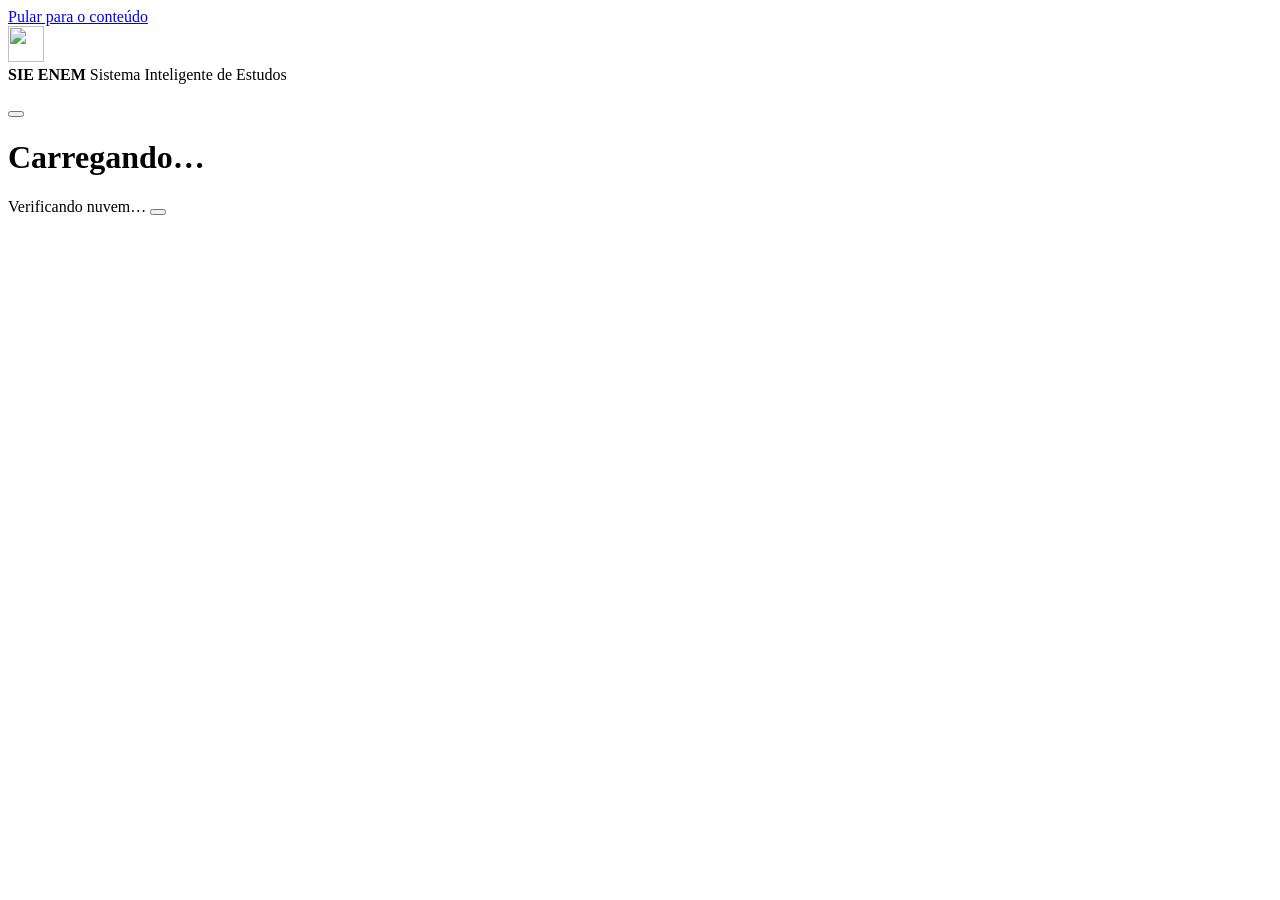
==== index.html @ a1dff8fa "Add files via upload" ====
<!doctype html>
<html lang="pt-BR">
<head>
  <meta charset="utf-8">
  <meta name="viewport" content="width=device-width, initial-scale=1, viewport-fit=cover">
  <title>SIE ENEM · Sistema Inteligente de Estudos</title>
  <meta name="description" content="Plataforma pessoal para organizar os estudos para o ENEM, acompanhar o progresso e analisar temas com base em evidências.">
  <meta name="color-scheme" content="light dark">
  <link rel="icon" href="assets/img/favicon.svg" type="image/svg+xml">

  <!-- Aplica o tema salvo ANTES de desenhar a página (evita "piscar" claro/escuro) -->
  <script>
    (function () {
      try {
        var t = localStorage.getItem('sie-tema');
        if (t === 'claro') document.documentElement.setAttribute('data-theme', 'light');
        if (t === 'escuro') document.documentElement.setAttribute('data-theme', 'dark');
      } catch (e) { /* armazenamento indisponível: segue o tema do sistema */ }
    })();
  </script>

  <link rel="stylesheet" href="assets/css/tokens.css">
  <link rel="stylesheet" href="assets/css/base.css">
  <link rel="stylesheet" href="assets/css/layout.css">
  <link rel="stylesheet" href="assets/css/components.css">
</head>
<body>
  <a class="pular-conteudo" href="#conteudo">Pular para o conteúdo</a>

  <div class="app" id="app">
    <!-- MENU LATERAL: os itens são gerados a partir de assets/js/core/modulos.js -->
    <aside class="sidebar" id="sidebar" aria-label="Navegação principal">
      <div class="marca">
        <img src="assets/img/logo.svg" alt="" width="36" height="36">
        <div>
          <strong>SIE ENEM</strong>
          <span>Sistema Inteligente de Estudos</span>
        </div>
      </div>
      <nav id="menu" class="menu"></nav>
      <p class="sidebar-rodape" id="versao-app"></p>
    </aside>
    <div class="veu" id="veu" hidden></div>

    <!-- ÁREA PRINCIPAL -->
    <div class="principal">
      <header class="topo">
        <button class="botao-icone so-celular" id="abrir-menu" type="button" aria-controls="sidebar" aria-expanded="false" aria-label="Abrir menu"></button>
        <div class="topo-titulo">
          <span class="topo-grupo" id="topo-grupo"></span>
          <h1 id="titulo-pagina">Carregando…</h1>
        </div>
        <div class="topo-acoes">
          <span class="selo-conexao" id="selo-conexao" data-estado="verificando">Verificando nuvem…</span>
          <button class="botao-tema" id="botao-tema" type="button" aria-pressed="false"></button>
        </div>
      </header>

      <main id="conteudo" class="conteudo" tabindex="-1" aria-live="polite"></main>
    </div>
  </div>

  <noscript>
    <p class="aviso-noscript">O SIE ENEM precisa do JavaScript ativado no navegador para funcionar.</p>
  </noscript>

  <script type="module" src="assets/js/app.js"></script>
</body>
</html>
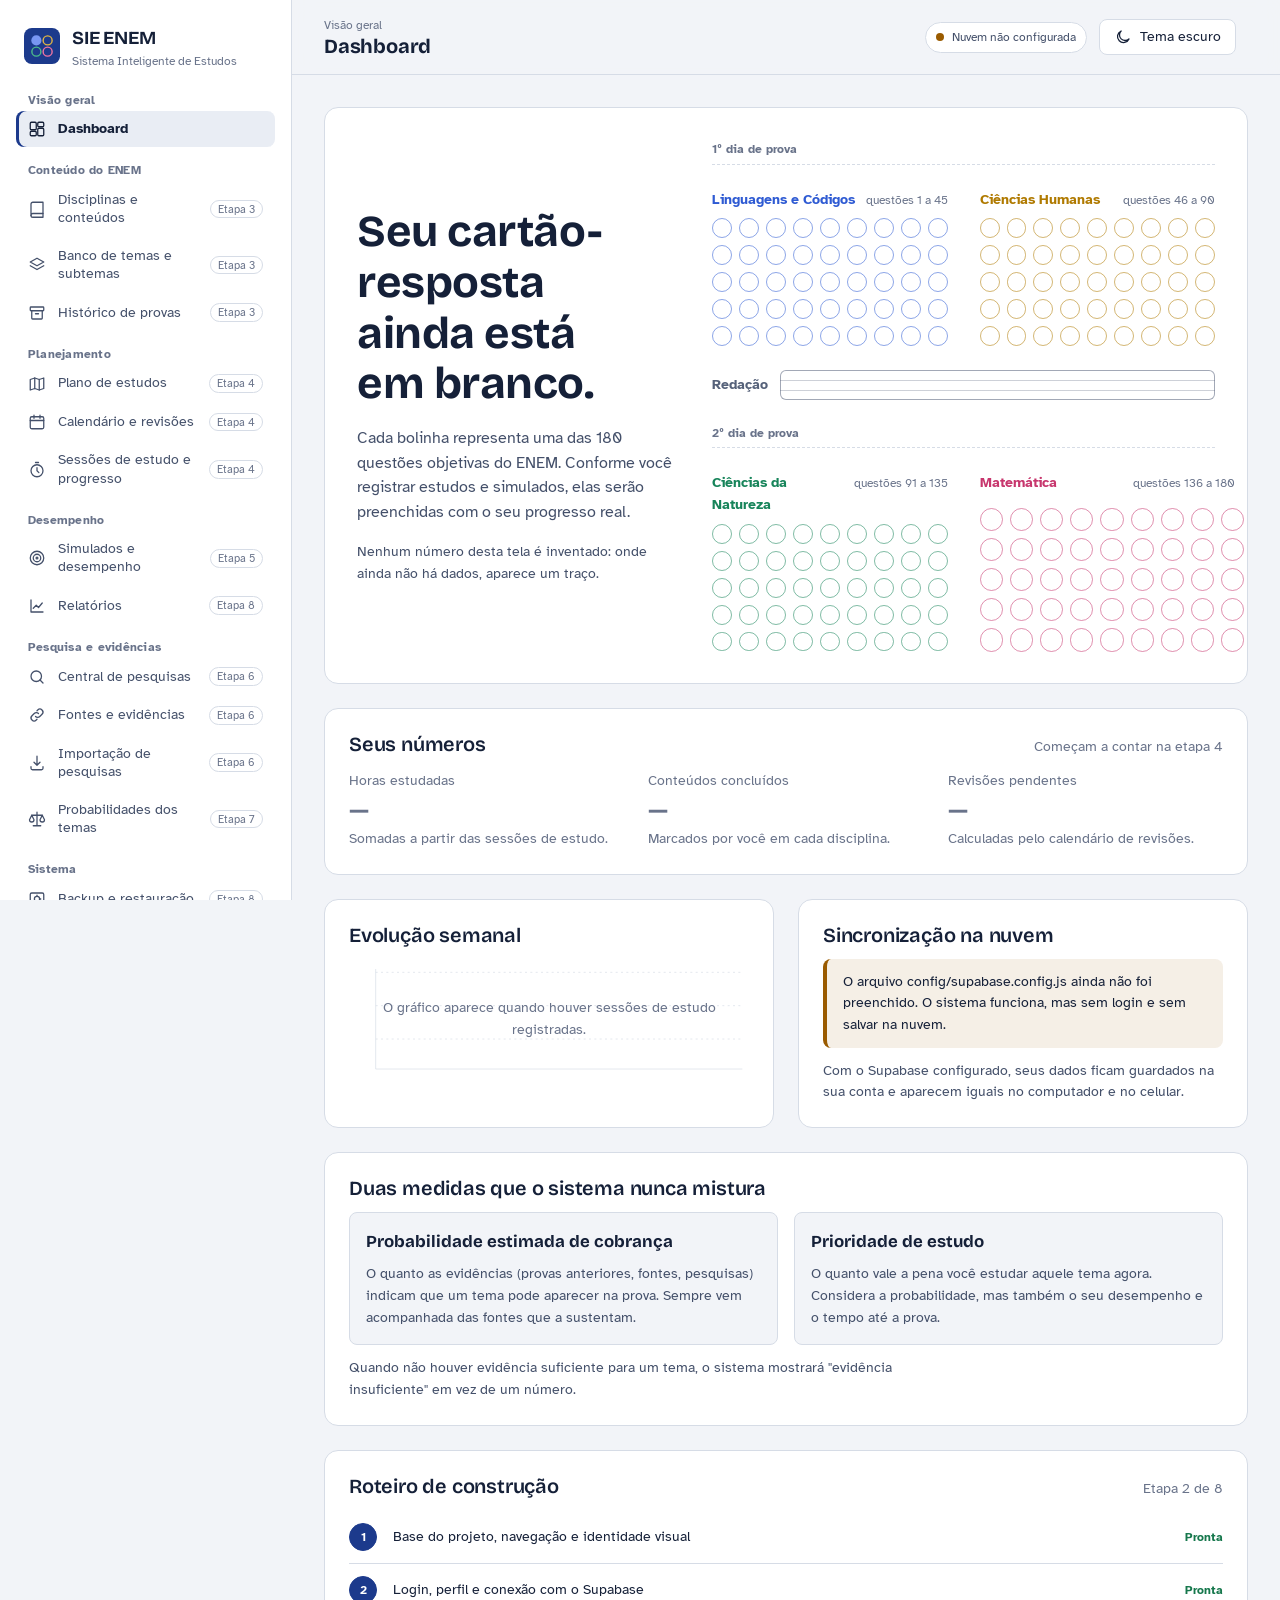
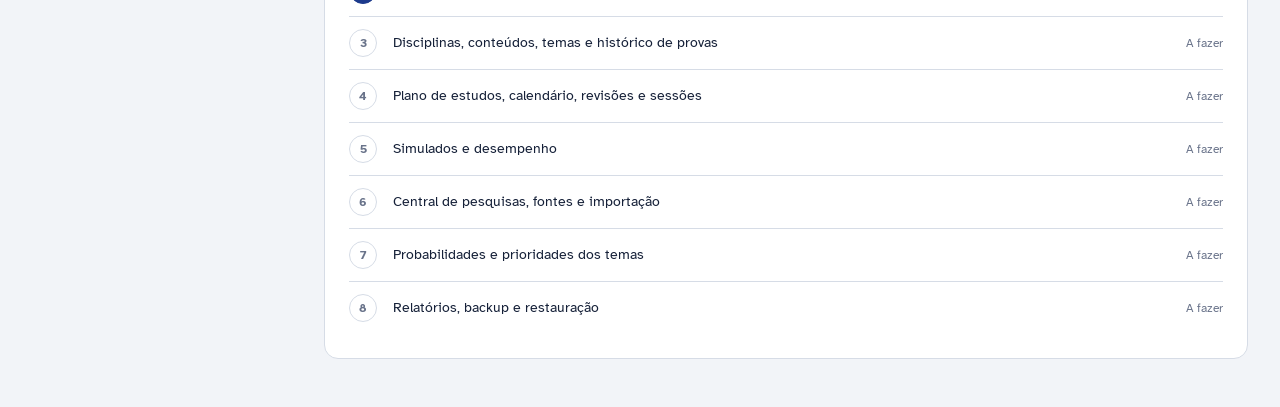
==== commit c7571b11: "v0.2.0: etapa 2 - login e perfil Tela Entrar (cadastro, login, recuperacao de senha), pagina Perfil," ====
--- a/index.html
+++ b/index.html
@@ -53,6 +53,7 @@
         <div class="topo-acoes">
           <span class="selo-conexao" id="selo-conexao" data-estado="verificando">Verificando nuvem…</span>
           <button class="botao-tema" id="botao-tema" type="button" aria-pressed="false"></button>
+          <div class="conta" id="conta"></div>
         </div>
       </header>
 
--- a/assets/css/tokens.css
+++ b/assets/css/tokens.css
@@ -0,0 +1,126 @@
+/* =========================================================
+   SIE ENEM — Tokens de design (a "paleta oficial" do projeto)
+   Mude uma cor aqui e ela muda no sistema inteiro.
+
+   Cores das áreas: inspiradas nas cores dos cadernos de prova.
+   ========================================================= */
+
+@font-face {
+  font-family: "Atkinson Hyperlegible";
+  src: url("../fonts/atkinson-hyperlegible-latin-400-normal.woff2") format("woff2");
+  font-weight: 400; font-style: normal; font-display: swap;
+}
+@font-face {
+  font-family: "Atkinson Hyperlegible";
+  src: url("../fonts/atkinson-hyperlegible-latin-700-normal.woff2") format("woff2");
+  font-weight: 700; font-style: normal; font-display: swap;
+}
+@font-face {
+  font-family: "Bricolage Grotesque";
+  src: url("../fonts/bricolage-grotesque-latin-600-normal.woff2") format("woff2");
+  font-weight: 600; font-style: normal; font-display: swap;
+}
+@font-face {
+  font-family: "Bricolage Grotesque";
+  src: url("../fonts/bricolage-grotesque-latin-700-normal.woff2") format("woff2");
+  font-weight: 700; font-style: normal; font-display: swap;
+}
+
+:root {
+  /* Tipografia */
+  --fonte-titulo: "Bricolage Grotesque", "Segoe UI", system-ui, -apple-system, Roboto, sans-serif;
+  --fonte-texto: "Atkinson Hyperlegible", "Segoe UI", system-ui, -apple-system, Roboto, sans-serif;
+
+  --tam-xs: 0.78rem;
+  --tam-s: 0.875rem;
+  --tam-m: 1rem;
+  --tam-l: 1.25rem;
+  --tam-xl: 1.6rem;
+  --tam-xxl: clamp(1.8rem, 1.2rem + 2.4vw, 2.75rem);
+
+  /* Espaçamentos (múltiplos de 4px) */
+  --esp-1: 4px;  --esp-2: 8px;  --esp-3: 12px; --esp-4: 16px;
+  --esp-5: 24px; --esp-6: 32px; --esp-7: 48px; --esp-8: 64px;
+
+  /* Cantos: pequenos em controles, maiores em painéis */
+  --raio-controle: 8px;
+  --raio-painel: 14px;
+
+  --largura-menu: 292px;
+  --largura-leitura: 68ch;
+
+  /* ---------- TEMA CLARO ---------- */
+  color-scheme: light;
+  --fundo: #F2F4F8;
+  --superficie: #FFFFFF;
+  --superficie-2: #E9EDF4;
+  --tinta: #152038;
+  --tinta-2: #44506A;
+  --apagado: #69738A;
+  --linha: #D6DCE6;
+  --acao: #1C3A8C;
+  --acao-texto: #FFFFFF;
+  --foco: #2F5BD3;
+  --sombra: 0 1px 2px rgba(21, 32, 56, 0.06), 0 8px 24px -12px rgba(21, 32, 56, 0.18);
+
+  --sucesso: #17784D;
+  --atencao: #9A5B00;
+  --erro: #B42318;
+
+  /* Áreas do ENEM */
+  --area-linguagens: #2F5BD3;
+  --area-humanas: #B07A00;
+  --area-natureza: #17845A;
+  --area-matematica: #C7366D;
+  --area-redacao: #56627A;
+}
+
+/* ---------- TEMA ESCURO (automático, se o computador estiver no modo escuro) ---------- */
+@media (prefers-color-scheme: dark) {
+  :root:not([data-theme="light"]) {
+    color-scheme: dark;
+    --fundo: #0C1220;
+    --superficie: #141C2D;
+    --superficie-2: #1B2539;
+    --tinta: #E6EBF5;
+    --tinta-2: #B3BDD0;
+    --apagado: #8A95AA;
+    --linha: #27324A;
+    --acao: #9DB4FF;
+    --acao-texto: #0C1220;
+    --foco: #9DB4FF;
+    --sombra: 0 1px 2px rgba(0, 0, 0, 0.3), 0 10px 30px -14px rgba(0, 0, 0, 0.6);
+    --sucesso: #4CC48D;
+    --atencao: #E7B24A;
+    --erro: #F38B80;
+    --area-linguagens: #7896F2;
+    --area-humanas: #E2B544;
+    --area-natureza: #4DBB8A;
+    --area-matematica: #EF75A2;
+    --area-redacao: #97A3B9;
+  }
+}
+
+/* ---------- TEMA ESCURO (escolhido no botão) ---------- */
+:root[data-theme="dark"] {
+  color-scheme: dark;
+  --fundo: #0C1220;
+  --superficie: #141C2D;
+  --superficie-2: #1B2539;
+  --tinta: #E6EBF5;
+  --tinta-2: #B3BDD0;
+  --apagado: #8A95AA;
+  --linha: #27324A;
+  --acao: #9DB4FF;
+  --acao-texto: #0C1220;
+  --foco: #9DB4FF;
+  --sombra: 0 1px 2px rgba(0, 0, 0, 0.3), 0 10px 30px -14px rgba(0, 0, 0, 0.6);
+  --sucesso: #4CC48D;
+  --atencao: #E7B24A;
+  --erro: #F38B80;
+  --area-linguagens: #7896F2;
+  --area-humanas: #E2B544;
+  --area-natureza: #4DBB8A;
+  --area-matematica: #EF75A2;
+  --area-redacao: #97A3B9;
+}
--- a/assets/css/base.css
+++ b/assets/css/base.css
@@ -0,0 +1,65 @@
+/* SIE ENEM — Base: regras gerais para todo o site */
+
+*, *::before, *::after { box-sizing: border-box; }
+
+html { -webkit-text-size-adjust: 100%; height: 100%; }
+
+body {
+  margin: 0;
+  min-height: 100%;
+  background: var(--fundo);
+  color: var(--tinta);
+  font-family: var(--fonte-texto);
+  font-size: var(--tam-m);
+  line-height: 1.55;
+  -webkit-font-smoothing: antialiased;
+}
+
+h1, h2, h3, h4 {
+  font-family: var(--fonte-titulo);
+  font-weight: 700;
+  line-height: 1.15;
+  letter-spacing: -0.01em;
+  margin: 0;
+  text-wrap: balance;
+}
+h2 { font-size: var(--tam-xl); }
+h3 { font-size: var(--tam-l); font-weight: 600; }
+
+p { margin: 0; max-width: var(--largura-leitura); }
+img, svg { max-width: 100%; display: block; }
+a { color: var(--acao); text-underline-offset: 3px; }
+code {
+  font-family: ui-monospace, "Cascadia Code", Consolas, monospace;
+  font-size: 0.9em;
+  background: var(--superficie-2);
+  padding: 0.1em 0.35em;
+  border-radius: 4px;
+}
+
+button { font: inherit; color: inherit; }
+
+:focus-visible {
+  outline: 3px solid var(--foco);
+  outline-offset: 2px;
+  border-radius: 4px;
+}
+
+.pular-conteudo {
+  position: absolute; left: var(--esp-4); top: -60px;
+  background: var(--acao); color: var(--acao-texto);
+  padding: var(--esp-2) var(--esp-4); border-radius: var(--raio-controle);
+  z-index: 100; text-decoration: none;
+}
+.pular-conteudo:focus { top: var(--esp-4); }
+
+.visualmente-oculto {
+  position: absolute !important; width: 1px; height: 1px; overflow: hidden;
+  clip: rect(0 0 0 0); white-space: nowrap;
+}
+
+.aviso-noscript { padding: var(--esp-6); text-align: center; }
+
+@media (prefers-reduced-motion: reduce) {
+  *, *::before, *::after { animation: none !important; transition: none !important; }
+}
--- a/assets/css/layout.css
+++ b/assets/css/layout.css
@@ -0,0 +1,160 @@
+/* SIE ENEM — Layout: a "planta baixa" da tela
+   ┌──────────┬──────────────────────────┐
+   │  menu    │  topo (título + tema)    │
+   │  lateral ├──────────────────────────┤
+   │          │  conteúdo da página      │
+   └──────────┴──────────────────────────┘
+   No celular, o menu vira uma gaveta que desliza da esquerda. */
+
+.app {
+  display: grid;
+  grid-template-columns: var(--largura-menu) minmax(0, 1fr);
+  min-height: 100vh;
+  min-height: 100dvh;
+}
+
+/* ---------- Menu lateral ---------- */
+.sidebar {
+  position: sticky;
+  top: 0;
+  height: 100vh;
+  height: 100dvh;
+  overflow-y: auto;
+  background: var(--superficie);
+  border-right: 1px solid var(--linha);
+  padding: var(--esp-5) var(--esp-4) var(--esp-4);
+  padding-top: calc(var(--esp-5) + env(safe-area-inset-top, 0px));
+  display: flex;
+  flex-direction: column;
+  gap: var(--esp-5);
+}
+
+.marca {
+  display: flex;
+  align-items: center;
+  gap: var(--esp-3);
+  padding: 0 var(--esp-2);
+}
+.marca strong {
+  display: block;
+  font-family: var(--fonte-titulo);
+  font-size: 1.15rem;
+  letter-spacing: -0.01em;
+}
+.marca span { display: block; font-size: var(--tam-xs); color: var(--apagado); line-height: 1.3; }
+
+.menu { display: flex; flex-direction: column; gap: var(--esp-4); }
+
+.menu-grupo h2 {
+  font-family: var(--fonte-texto);
+  font-size: var(--tam-xs);
+  font-weight: 700;
+  color: var(--apagado);
+  letter-spacing: 0.02em;
+  padding: 0 var(--esp-3) var(--esp-1);
+}
+.menu-grupo ul { list-style: none; margin: 0; padding: 0; display: grid; gap: 2px; }
+
+.menu-link {
+  display: flex;
+  align-items: center;
+  gap: var(--esp-3);
+  padding: 9px var(--esp-3);
+  border-radius: var(--raio-controle);
+  color: var(--tinta-2);
+  text-decoration: none;
+  font-size: var(--tam-s);
+  line-height: 1.3;
+}
+.menu-link svg { width: 18px; height: 18px; flex: none; }
+.menu-link:hover { background: var(--superficie-2); color: var(--tinta); }
+.menu-link[aria-current="page"] {
+  background: var(--superficie-2);
+  color: var(--tinta);
+  font-weight: 700;
+  box-shadow: inset 3px 0 0 var(--acao);
+}
+.menu-etapa {
+  margin-left: auto;
+  font-size: 0.7rem;
+  color: var(--apagado);
+  border: 1px solid var(--linha);
+  border-radius: 999px;
+  padding: 1px 7px;
+  white-space: nowrap;
+}
+
+.sidebar-rodape {
+  margin-top: auto;
+  font-size: var(--tam-xs);
+  color: var(--apagado);
+  padding: var(--esp-3) var(--esp-3) 0;
+  padding-bottom: env(safe-area-inset-bottom, 0px);
+  border-top: 1px solid var(--linha);
+}
+
+/* ---------- Topo ---------- */
+.principal { min-width: 0; display: flex; flex-direction: column; }
+
+.topo {
+  position: sticky;
+  top: 0;
+  z-index: 10;
+  display: flex;
+  align-items: center;
+  gap: var(--esp-4);
+  padding: var(--esp-4) var(--esp-6);
+  padding-top: calc(var(--esp-4) + env(safe-area-inset-top, 0px));
+  background: color-mix(in srgb, var(--fundo) 88%, transparent);
+  backdrop-filter: blur(10px);
+  -webkit-backdrop-filter: blur(10px);
+  border-bottom: 1px solid var(--linha);
+}
+.topo-titulo { min-width: 0; }
+.topo-titulo h1 { font-size: var(--tam-l); }
+.topo-grupo { display: block; font-size: var(--tam-xs); color: var(--apagado); }
+.topo-acoes { margin-left: auto; display: flex; align-items: center; gap: var(--esp-3); }
+
+/* ---------- Conteúdo ---------- */
+.conteudo {
+  padding: var(--esp-6);
+  padding-bottom: calc(var(--esp-7) + env(safe-area-inset-bottom, 0px));
+  width: 100%;
+  max-width: 1280px;
+  display: grid;
+  gap: var(--esp-5);
+  align-content: start;
+}
+.conteudo:focus { outline: none; }
+
+.topo .so-celular { display: none; }
+
+/* ---------- Celular e tablet ---------- */
+@media (max-width: 900px) {
+  .app { grid-template-columns: minmax(0, 1fr); }
+
+  .sidebar {
+    position: fixed;
+    inset: 0 auto 0 0;
+    width: min(86vw, var(--largura-menu));
+    z-index: 50;
+    transform: translateX(-102%);
+    transition: transform 0.22s ease;
+    box-shadow: var(--sombra);
+  }
+  .app.menu-aberto .sidebar { transform: translateX(0); }
+
+  .veu {
+    position: fixed; inset: 0; z-index: 40;
+    background: rgba(8, 12, 22, 0.45);
+  }
+
+  .topo .so-celular { display: inline-flex; }
+  .topo { padding: var(--esp-3) var(--esp-4); padding-top: calc(var(--esp-3) + env(safe-area-inset-top, 0px)); }
+  .conteudo { padding: var(--esp-4); padding-bottom: calc(var(--esp-7) + env(safe-area-inset-bottom, 0px)); }
+}
+
+@media (max-width: 560px) {
+  .topo-acoes .selo-conexao { display: none; }
+  .topo-acoes .botao-tema .rotulo { display: none; }
+}
--- a/assets/css/components.css
+++ b/assets/css/components.css
@@ -0,0 +1,335 @@
+/* SIE ENEM — Componentes: as "peças" reutilizáveis da interface */
+
+/* ---------- Botões ---------- */
+.botao, .botao-tema, .botao-icone {
+  display: inline-flex;
+  align-items: center;
+  gap: var(--esp-2);
+  border-radius: var(--raio-controle);
+  border: 1px solid var(--linha);
+  background: var(--superficie);
+  color: var(--tinta);
+  padding: 8px 14px;
+  font-size: var(--tam-s);
+  cursor: pointer;
+  line-height: 1.2;
+  text-decoration: none;
+}
+.botao:hover, .botao-tema:hover, .botao-icone:hover { border-color: var(--apagado); }
+.botao svg, .botao-tema svg, .botao-icone svg { width: 18px; height: 18px; flex: none; }
+.botao-icone { padding: 8px; }
+.botao-principal { background: var(--acao); border-color: var(--acao); color: var(--acao-texto); font-weight: 700; }
+.botao-principal:hover { filter: brightness(1.08); border-color: var(--acao); }
+
+/* ---------- Selo de conexão com a nuvem ---------- */
+.selo-conexao {
+  display: inline-flex; align-items: center; gap: var(--esp-2);
+  font-size: var(--tam-xs);
+  color: var(--tinta-2);
+  padding: 5px 10px;
+  border-radius: 999px;
+  border: 1px solid var(--linha);
+  background: var(--superficie);
+  white-space: nowrap;
+}
+.selo-conexao::before {
+  content: ""; width: 8px; height: 8px; border-radius: 50%;
+  background: var(--apagado);
+}
+.selo-conexao[data-estado="configurado"]::before { background: var(--sucesso); }
+.selo-conexao[data-estado="erro"]::before { background: var(--erro); }
+.selo-conexao[data-estado="nao-configurado"]::before { background: var(--atencao); }
+
+/* ---------- Painéis ---------- */
+.painel {
+  background: var(--superficie);
+  border: 1px solid var(--linha);
+  border-radius: var(--raio-painel);
+  padding: var(--esp-5);
+  display: grid;
+  gap: var(--esp-3);
+  align-content: start;
+  min-width: 0;
+}
+.painel > p { color: var(--tinta-2); }
+.painel-cabeca { display: flex; align-items: baseline; justify-content: space-between; gap: var(--esp-3); flex-wrap: wrap; }
+.nota { font-size: var(--tam-s); color: var(--apagado); }
+
+.grade-2 { display: grid; gap: var(--esp-5); grid-template-columns: repeat(2, minmax(0, 1fr)); }
+.grade-3 { display: grid; gap: var(--esp-5); grid-template-columns: repeat(3, minmax(0, 1fr)); }
+@media (max-width: 1100px) { .grade-3 { grid-template-columns: minmax(0, 1fr); } }
+@media (max-width: 900px)  { .grade-2 { grid-template-columns: minmax(0, 1fr); } }
+
+/* ---------- Indicador (número + rótulo) ---------- */
+.indicador { display: grid; gap: var(--esp-1); }
+.indicador-rotulo { font-size: var(--tam-s); color: var(--apagado); }
+.indicador-valor {
+  font-family: var(--fonte-titulo);
+  font-size: var(--tam-xl);
+  font-weight: 600;
+  line-height: 1.1;
+}
+.indicador-valor[data-vazio] { color: var(--apagado); }
+
+/* ---------- Abertura do dashboard ---------- */
+.abertura {
+  display: grid;
+  grid-template-columns: minmax(0, 0.9fr) minmax(0, 1.4fr);
+  gap: var(--esp-6);
+  align-items: center;
+  background: var(--superficie);
+  border: 1px solid var(--linha);
+  border-radius: var(--raio-painel);
+  padding: var(--esp-6);
+}
+.abertura h2 { font-size: var(--tam-xxl); max-width: 14ch; }
+.abertura-texto { display: grid; gap: var(--esp-4); }
+.abertura-texto p { color: var(--tinta-2); }
+@media (max-width: 1100px) { .abertura { grid-template-columns: minmax(0, 1fr); } }
+@media (max-width: 560px)  { .abertura { padding: var(--esp-5) var(--esp-4); } }
+
+/* ---------- Cartão-resposta (180 bolinhas) ---------- */
+.cartao {
+  display: grid;
+  grid-template-columns: repeat(2, minmax(0, 1fr));
+  gap: var(--esp-5) var(--esp-6);
+}
+.cartao-dia {
+  grid-column: 1 / -1;
+  font-size: var(--tam-xs);
+  color: var(--apagado);
+  font-weight: 700;
+  border-bottom: 1px dashed var(--linha);
+  padding-bottom: var(--esp-1);
+}
+.bloco { display: grid; gap: var(--esp-2); --cor: var(--tinta); }
+.bloco-cabeca { display: flex; justify-content: space-between; align-items: baseline; gap: var(--esp-2); }
+.bloco-nome { font-weight: 700; font-size: var(--tam-s); color: var(--cor); }
+.bloco-faixa { font-size: var(--tam-xs); color: var(--apagado); white-space: nowrap; }
+.bolinhas {
+  display: grid;
+  grid-template-columns: repeat(9, 1fr);
+  gap: 7px;
+  margin: 0; padding: 0; list-style: none;
+}
+.bolinha {
+  aspect-ratio: 1;
+  border-radius: 50%;
+  border: 1.5px solid color-mix(in srgb, var(--cor) 55%, transparent);
+}
+.bolinha[data-estado="estudada"] { background: var(--cor); border-color: var(--cor); }
+.bloco-redacao {
+  grid-column: 1 / -1;
+  display: flex; align-items: center; gap: var(--esp-3);
+  --cor: var(--area-redacao);
+}
+.linhas-redacao {
+  flex: 1;
+  height: 30px;
+  border: 1.5px solid color-mix(in srgb, var(--cor) 55%, transparent);
+  border-radius: 6px;
+  background: repeating-linear-gradient(
+    to bottom, transparent 0 9px,
+    color-mix(in srgb, var(--cor) 30%, transparent) 9px 10px);
+}
+.area-linguagens { --cor: var(--area-linguagens); }
+.area-humanas    { --cor: var(--area-humanas); }
+.area-natureza   { --cor: var(--area-natureza); }
+.area-matematica { --cor: var(--area-matematica); }
+@media (max-width: 560px) {
+  .cartao { grid-template-columns: minmax(0, 1fr); gap: var(--esp-4); }
+  .bolinhas { grid-template-columns: repeat(15, 1fr); gap: 4px; }
+  .bolinha { border-width: 1.25px; }
+}
+
+/* ---------- Duas medidas ---------- */
+.medidas { display: grid; grid-template-columns: repeat(2, minmax(0, 1fr)); gap: var(--esp-4); }
+.medida {
+  border: 1px solid var(--linha);
+  border-radius: var(--raio-controle);
+  padding: var(--esp-4);
+  display: grid; gap: var(--esp-2);
+  background: var(--fundo);
+}
+.medida strong { font-family: var(--fonte-titulo); font-size: 1.05rem; }
+.medida p { font-size: var(--tam-s); color: var(--tinta-2); }
+@media (max-width: 560px) { .medidas { grid-template-columns: minmax(0, 1fr); } }
+
+/* ---------- Gráfico vazio ---------- */
+.grafico-vazio { position: relative; }
+.grafico-vazio svg { width: 100%; height: auto; color: var(--linha); }
+.grafico-vazio p {
+  position: absolute; inset: 0;
+  display: grid; place-items: center;
+  text-align: center; max-width: none;
+  font-size: var(--tam-s); color: var(--apagado);
+  padding: var(--esp-4);
+}
+
+/* ---------- Roteiro (etapas) ---------- */
+.roteiro { list-style: none; margin: 0; padding: 0; display: grid; gap: 0; counter-reset: etapa; }
+.roteiro li {
+  display: grid;
+  grid-template-columns: 32px minmax(0, 1fr) auto;
+  gap: var(--esp-3);
+  align-items: center;
+  padding: var(--esp-3) 0;
+  border-top: 1px solid var(--linha);
+  font-size: var(--tam-s);
+}
+.roteiro li:first-child { border-top: 0; }
+.roteiro-num {
+  width: 28px; height: 28px; border-radius: 50%;
+  display: grid; place-items: center;
+  font-weight: 700; font-size: var(--tam-xs);
+  border: 1.5px solid var(--linha); color: var(--apagado);
+}
+.roteiro li[data-estado="pronta"] .roteiro-num { background: var(--acao); border-color: var(--acao); color: var(--acao-texto); }
+.roteiro-estado { font-size: var(--tam-xs); color: var(--apagado); white-space: nowrap; }
+.roteiro li[data-estado="pronta"] .roteiro-estado { color: var(--sucesso); font-weight: 700; }
+
+/* ---------- Página em construção ---------- */
+.em-construcao {
+  display: grid;
+  grid-template-columns: minmax(0, 1fr) auto;
+  gap: var(--esp-6);
+  align-items: center;
+}
+.em-construcao h2 { font-size: var(--tam-xxl); }
+.em-construcao-arte { width: 168px; color: var(--linha); }
+.lista-simples { margin: 0; padding-left: 1.2em; display: grid; gap: var(--esp-2); color: var(--tinta-2); }
+@media (max-width: 700px) {
+  .em-construcao { grid-template-columns: minmax(0, 1fr); }
+  .em-construcao-arte { display: none; }
+}
+
+/* ---------- Aviso / alerta ---------- */
+.aviso {
+  border-left: 4px solid var(--atencao);
+  background: color-mix(in srgb, var(--atencao) 10%, var(--superficie));
+  border-radius: var(--raio-controle);
+  padding: var(--esp-3) var(--esp-4);
+  font-size: var(--tam-s);
+}
+.aviso[data-tipo="erro"] { border-color: var(--erro); background: color-mix(in srgb, var(--erro) 10%, var(--superficie)); }
+.aviso[data-tipo="ok"] { border-color: var(--sucesso); background: color-mix(in srgb, var(--sucesso) 10%, var(--superficie)); }
+
+/* Selo obrigatório em qualquer dado de demonstração (regra do projeto) */
+.selo-demo {
+  display: inline-block;
+  font-size: var(--tam-xs);
+  font-weight: 700;
+  color: var(--atencao);
+  border: 1px dashed var(--atencao);
+  border-radius: 999px;
+  padding: 1px 8px;
+}
+
+/* ---------- Tabela base (para os próximos módulos) ---------- */
+.tabela-rolagem { overflow-x: auto; }
+.tabela { width: 100%; border-collapse: collapse; font-size: var(--tam-s); }
+.tabela th, .tabela td { text-align: left; padding: var(--esp-2) var(--esp-3); border-bottom: 1px solid var(--linha); }
+.tabela th { color: var(--apagado); font-weight: 700; }
+
+/* =========================================================
+   Etapa 2 — Formulários, tela Entrar e conta
+   ========================================================= */
+
+/* ---------- Campos de formulário ---------- */
+.formulario { display: grid; gap: var(--esp-4); }
+.campo { display: grid; gap: 6px; border: 0; padding: 0; margin: 0; min-width: 0; }
+.campo label, .campo legend { font-size: var(--tam-s); font-weight: 700; color: var(--tinta); padding: 0; }
+.campo input[type="text"],
+.campo input[type="email"],
+.campo input[type="password"],
+.campo input[type="date"] {
+  font: inherit;
+  color: var(--tinta);
+  background: var(--fundo);
+  border: 1.5px solid var(--linha);
+  border-radius: var(--raio-controle);
+  padding: 10px 12px;
+  width: 100%;
+  min-height: 44px;
+}
+.campo input:hover { border-color: var(--apagado); }
+.campo input:focus-visible { outline: 3px solid color-mix(in srgb, var(--foco) 35%, transparent); outline-offset: 0; border-color: var(--foco); }
+
+.opcoes { display: flex; flex-wrap: wrap; gap: var(--esp-2); }
+.opcao {
+  display: inline-flex; align-items: center; gap: var(--esp-2);
+  border: 1.5px solid var(--linha);
+  border-radius: var(--raio-controle);
+  padding: 8px 12px;
+  font-size: var(--tam-s);
+  font-weight: 400 !important;
+  cursor: pointer;
+}
+.opcao:has(input:checked) { border-color: var(--acao); background: color-mix(in srgb, var(--acao) 8%, var(--superficie)); }
+.opcao input { accent-color: var(--acao); margin: 0; }
+
+.botao-largo { width: 100%; justify-content: center; padding: 12px 16px; font-size: var(--tam-m); }
+.botao:disabled { opacity: 0.6; cursor: wait; }
+
+.link-botao {
+  background: none; border: 0; padding: 0;
+  color: var(--acao); text-decoration: underline; text-underline-offset: 3px;
+  cursor: pointer; font-size: var(--tam-s); justify-self: start;
+}
+
+/* ---------- Tela Entrar ---------- */
+.entrada {
+  display: grid;
+  grid-template-columns: minmax(0, 1fr) minmax(0, 420px);
+  gap: var(--esp-7);
+  align-items: center;
+  background: var(--superficie);
+  border: 1px solid var(--linha);
+  border-radius: var(--raio-painel);
+  padding: var(--esp-7) var(--esp-6);
+}
+.entrada-lado { display: grid; gap: var(--esp-4); }
+.entrada-lado h2 { font-size: var(--tam-xxl); max-width: 13ch; }
+.entrada-lado p { color: var(--tinta-2); }
+.entrada-bolinhas { display: grid; grid-template-columns: repeat(9, 22px); gap: 8px; margin-top: var(--esp-3); }
+.entrada-bolinhas span { aspect-ratio: 1; border-radius: 50%; border: 1.5px solid var(--linha); }
+.entrada-bolinhas span:nth-child(1) { background: var(--area-linguagens); border-color: var(--area-linguagens); }
+.entrada-bolinhas span:nth-child(4) { border-color: var(--area-humanas); }
+.entrada-bolinhas span:nth-child(12) { border-color: var(--area-natureza); }
+.entrada-bolinhas span:nth-child(17) { border-color: var(--area-matematica); }
+
+.entrada-form { display: grid; gap: var(--esp-4); }
+.entrada-form form { display: grid; gap: var(--esp-4); }
+
+.abas {
+  display: grid; grid-template-columns: 1fr 1fr;
+  background: var(--superficie-2);
+  border-radius: var(--raio-controle);
+  padding: 4px; gap: 4px;
+}
+.aba {
+  border: 0; background: transparent; border-radius: 6px;
+  padding: 8px; cursor: pointer; font-size: var(--tam-s); color: var(--tinta-2);
+}
+.aba[aria-pressed="true"] { background: var(--superficie); color: var(--tinta); font-weight: 700; box-shadow: var(--sombra); }
+
+@media (max-width: 900px) {
+  .entrada { grid-template-columns: minmax(0, 1fr); gap: var(--esp-5); padding: var(--esp-5) var(--esp-4); }
+  .entrada-lado h2 { font-size: var(--tam-xl); }
+  .entrada-bolinhas { display: none; }
+}
+
+/* ---------- Dashboard: saudação e contagem ---------- */
+.saudacao { font-weight: 700; color: var(--acao); }
+.contagem {
+  border-left: 4px solid var(--acao);
+  padding: var(--esp-2) var(--esp-3);
+  background: var(--fundo);
+  border-radius: 0 var(--raio-controle) var(--raio-controle) 0;
+}
+
+@media (max-width: 560px) {
+  .topo-acoes .conta .rotulo { display: none; }
+}
+.formulario > button { justify-self: start; }
+.painel h3 + .formulario, .formulario + h3 { margin-top: var(--esp-2); }
